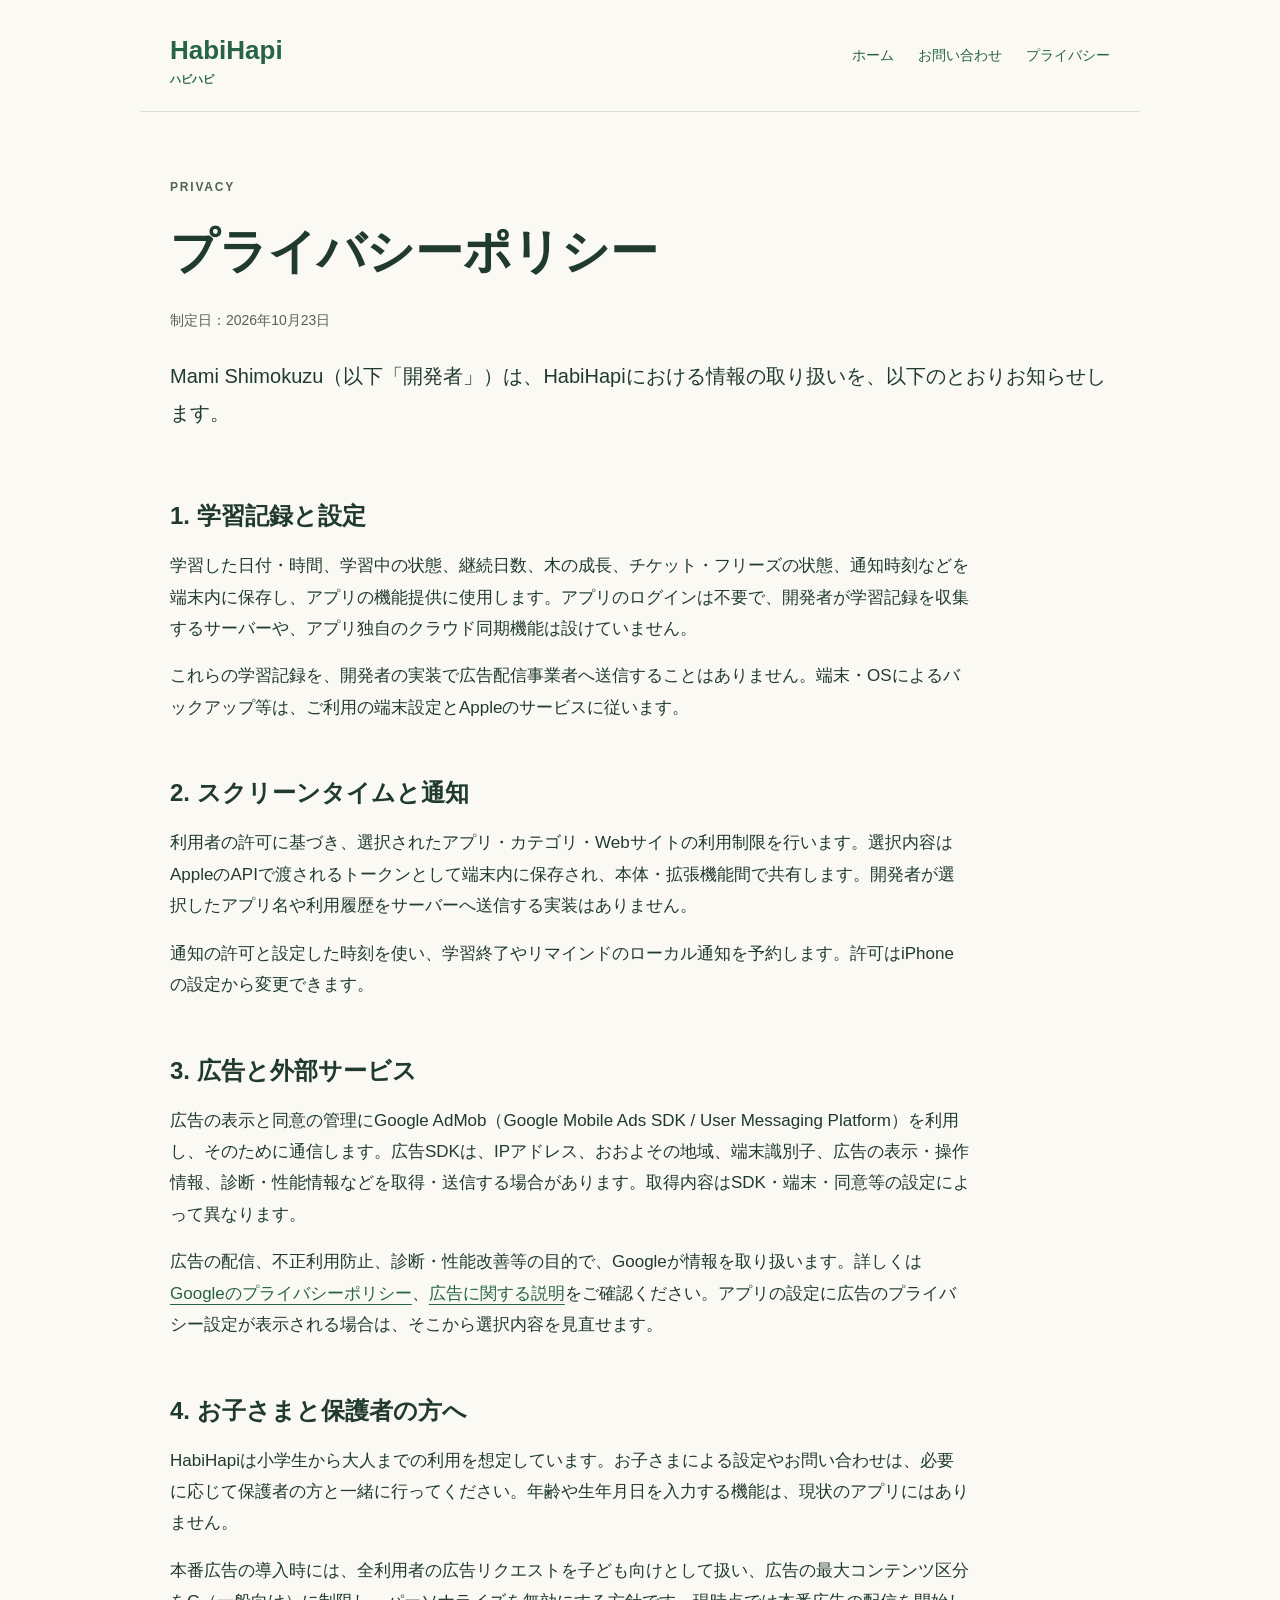
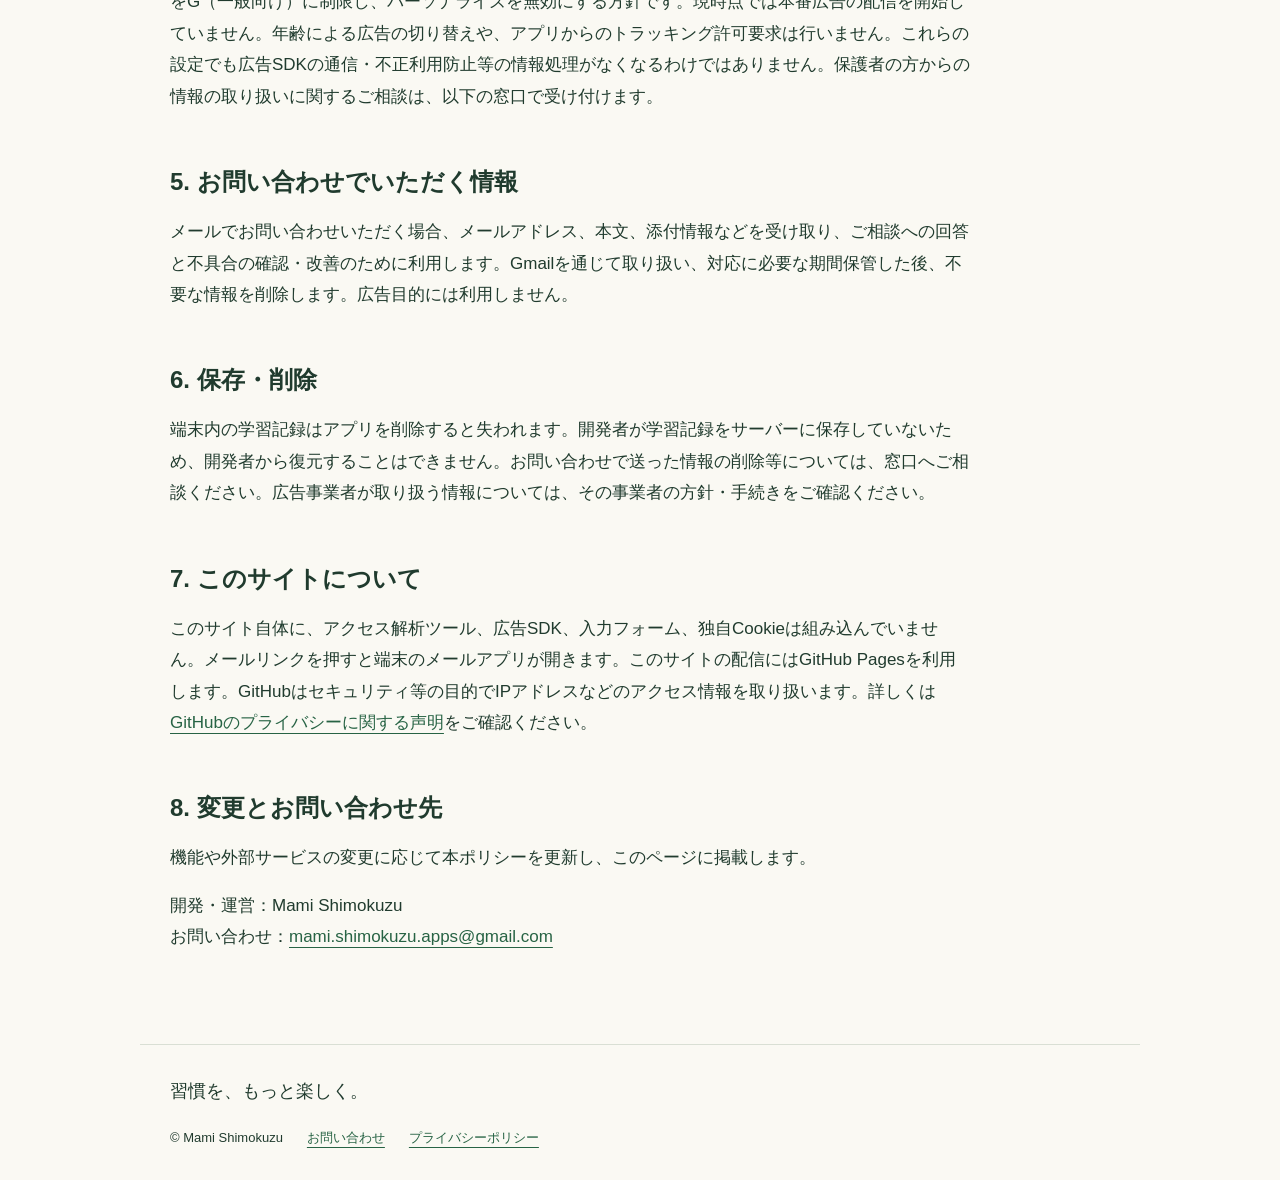
==== privacy.html @ aee86eb6 "Publish HabiHapi privacy and support pages (TASK-100018)" ====
<!doctype html>
<html lang="ja"><head><meta charset="utf-8"><meta name="viewport" content="width=device-width,initial-scale=1"><meta name="description" content="HabiHapiの学習記録、スクリーンタイム、通知、広告、お問い合わせに関する情報の取り扱い。"><meta name="color-scheme" content="light"><meta name="referrer" content="no-referrer"><meta http-equiv="Content-Security-Policy" content="default-src 'none'; style-src 'self'; base-uri 'none'; form-action 'none'; object-src 'none'"><title>プライバシーポリシー | HabiHapi</title><link rel="stylesheet" href="styles.css"></head><body><a class="skip" href="#main">本文へ移動</a><header><a class="brand" href="index.html">HabiHapi<span>ハビハピ</span></a><nav aria-label="メイン"><a href="index.html">ホーム</a><a href="support.html">お問い合わせ</a><a href="privacy.html">プライバシー</a></nav></header><main id="main"><section class="page-head"><p class="eyebrow">PRIVACY</p><h1>プライバシーポリシー</h1><p class="caption">制定日：2026年10月23日</p><p class="lead">Mami Shimokuzu（以下「開発者」）は、HabiHapiにおける情報の取り扱いを、以下のとおりお知らせします。</p></section><article class="policy">
<section><h2>1. 学習記録と設定</h2><p>学習した日付・時間、学習中の状態、継続日数、木の成長、チケット・フリーズの状態、通知時刻などを端末内に保存し、アプリの機能提供に使用します。アプリのログインは不要で、開発者が学習記録を収集するサーバーや、アプリ独自のクラウド同期機能は設けていません。</p><p>これらの学習記録を、開発者の実装で広告配信事業者へ送信することはありません。端末・OSによるバックアップ等は、ご利用の端末設定とAppleのサービスに従います。</p></section>
<section><h2>2. スクリーンタイムと通知</h2><p>利用者の許可に基づき、選択されたアプリ・カテゴリ・Webサイトの利用制限を行います。選択内容はAppleのAPIで渡されるトークンとして端末内に保存され、本体・拡張機能間で共有します。開発者が選択したアプリ名や利用履歴をサーバーへ送信する実装はありません。</p><p>通知の許可と設定した時刻を使い、学習終了やリマインドのローカル通知を予約します。許可はiPhoneの設定から変更できます。</p></section>
<section><h2>3. 広告と外部サービス</h2><p>広告の表示と同意の管理にGoogle AdMob（Google Mobile Ads SDK / User Messaging Platform）を利用し、そのために通信します。広告SDKは、IPアドレス、おおよその地域、端末識別子、広告の表示・操作情報、診断・性能情報などを取得・送信する場合があります。取得内容はSDK・端末・同意等の設定によって異なります。</p><p>広告の配信、不正利用防止、診断・性能改善等の目的で、Googleが情報を取り扱います。詳しくは<a href="https://policies.google.com/privacy?hl=ja">Googleのプライバシーポリシー</a>、<a href="https://policies.google.com/technologies/ads?hl=ja">広告に関する説明</a>をご確認ください。アプリの設定に広告のプライバシー設定が表示される場合は、そこから選択内容を見直せます。</p></section>
<section><h2>4. お子さまと保護者の方へ</h2><p>HabiHapiは小学生から大人までの利用を想定しています。お子さまによる設定やお問い合わせは、必要に応じて保護者の方と一緒に行ってください。年齢や生年月日を入力する機能は、現状のアプリにはありません。</p><p>本番広告の導入時には、全利用者の広告リクエストを子ども向けとして扱い、広告の最大コンテンツ区分をG（一般向け）に制限し、パーソナライズを無効にする方針です。現時点では本番広告の配信を開始していません。年齢による広告の切り替えや、アプリからのトラッキング許可要求は行いません。これらの設定でも広告SDKの通信・不正利用防止等の情報処理がなくなるわけではありません。保護者の方からの情報の取り扱いに関するご相談は、以下の窓口で受け付けます。</p></section>
<section><h2>5. お問い合わせでいただく情報</h2><p>メールでお問い合わせいただく場合、メールアドレス、本文、添付情報などを受け取り、ご相談への回答と不具合の確認・改善のために利用します。Gmailを通じて取り扱い、対応に必要な期間保管した後、不要な情報を削除します。広告目的には利用しません。</p></section>
<section><h2>6. 保存・削除</h2><p>端末内の学習記録はアプリを削除すると失われます。開発者が学習記録をサーバーに保存していないため、開発者から復元することはできません。お問い合わせで送った情報の削除等については、窓口へご相談ください。広告事業者が取り扱う情報については、その事業者の方針・手続きをご確認ください。</p></section>
<section><h2>7. このサイトについて</h2><p>このサイト自体に、アクセス解析ツール、広告SDK、入力フォーム、独自Cookieは組み込んでいません。メールリンクを押すと端末のメールアプリが開きます。このサイトの配信にはGitHub Pagesを利用します。GitHubはセキュリティ等の目的でIPアドレスなどのアクセス情報を取り扱います。詳しくは<a href="https://docs.github.com/en/site-policy/privacy-policies/github-general-privacy-statement">GitHubのプライバシーに関する声明</a>をご確認ください。</p></section>
<section><h2>8. 変更とお問い合わせ先</h2><p>機能や外部サービスの変更に応じて本ポリシーを更新し、このページに掲載します。</p><p>開発・運営：Mami Shimokuzu<br>お問い合わせ：<a class="email" href="mailto:mami.shimokuzu.apps@gmail.com">mami.shimokuzu.apps@gmail.com</a></p></section></article></main><footer><p>習慣を、もっと楽しく。</p><div><span>© Mami Shimokuzu</span><a href="support.html">お問い合わせ</a><a href="privacy.html">プライバシーポリシー</a></div></footer></body></html>
---- styles.css ----
*{box-sizing:border-box}body{margin:0;background:#faf9f3;color:#203b2e;font:17px/1.85 -apple-system,BlinkMacSystemFont,"Hiragino Kaku Gothic ProN",sans-serif}a{color:#276344;text-underline-offset:5px}a:focus-visible,summary:focus-visible{outline:3px solid #926a20;outline-offset:5px}h1,h2,p{margin:0}h1,h2{line-height:1.5}h1{font-size:clamp(32px,5vw,48px)}h2{font-size:25px}p+p{margin-top:16px}.skip{position:absolute;left:16px;top:-100px;background:white;padding:12px;z-index:3}.skip:focus{top:10px}header,main,footer{max-width:1000px;margin:auto}header{display:flex;align-items:center;justify-content:space-between;gap:20px;padding:26px 30px;border-bottom:1px solid #d9dfd4}.brand{text-decoration:none;font-size:26px;font-weight:750;white-space:nowrap}.brand span{font-size:11px;display:block;line-height:1}nav{display:flex;gap:24px;flex-wrap:wrap;font-size:14px}nav a{text-decoration:none}main{padding:0 30px}.page-head{padding:64px 0 40px}.eyebrow{font-size:12px;letter-spacing:.15em;font-weight:700;color:#52664f;margin-bottom:18px}.lead{font-size:20px;margin-top:24px}.caption{color:#586452;font-size:14px;margin-top:20px}.contact-strip{background:#e8eddf;border-radius:16px;display:flex;justify-content:space-between;gap:24px;align-items:center;padding:32px;margin:20px 0 70px}.contact-strip p{font-size:14px;margin-top:8px}.button{display:inline-block;border:1px solid #245c3e;border-radius:30px;text-decoration:none;padding:12px 20px;font-size:15px;font-weight:650}.text-link{display:inline-block;margin-top:20px}footer{padding:30px;border-top:1px solid #d9dfd4;font-size:13px}footer>p{font-size:18px}footer>div{display:flex;gap:24px;flex-wrap:wrap;margin-top:18px}.support-grid{padding:10px 0 64px;display:grid;grid-template-columns:1fr 1fr;gap:40px}.contact-box{background:#edf0e4;border-radius:16px;padding:28px;height:fit-content}.support-grid h2{margin-bottom:20px}.owner{font-size:14px}.email{overflow-wrap:anywhere}.contact-box .email{display:block;margin:16px 0;font-size:18px}details{border-bottom:1px solid #cbd5c2;padding:18px 0}summary{cursor:pointer;font-weight:650}details p{margin-top:16px;font-size:16px}.policy{max-width:800px;margin-bottom:65px}.policy section{padding:26px 0}.policy h2{font-size:24px;margin-bottom:16px}@media(max-width:680px){body{font-size:16px}header{align-items:flex-start;padding:20px;flex-direction:column;gap:22px}nav{gap:20px;font-size:13px}main{padding:0 22px}.page-head{padding-top:40px}.lead{font-size:18px}.support-grid{grid-template-columns:1fr;gap:28px}.contact-box{padding:22px}.contact-strip{align-items:flex-start;flex-direction:column;padding:24px}footer{padding:26px 22px}footer>div{gap:15px}}
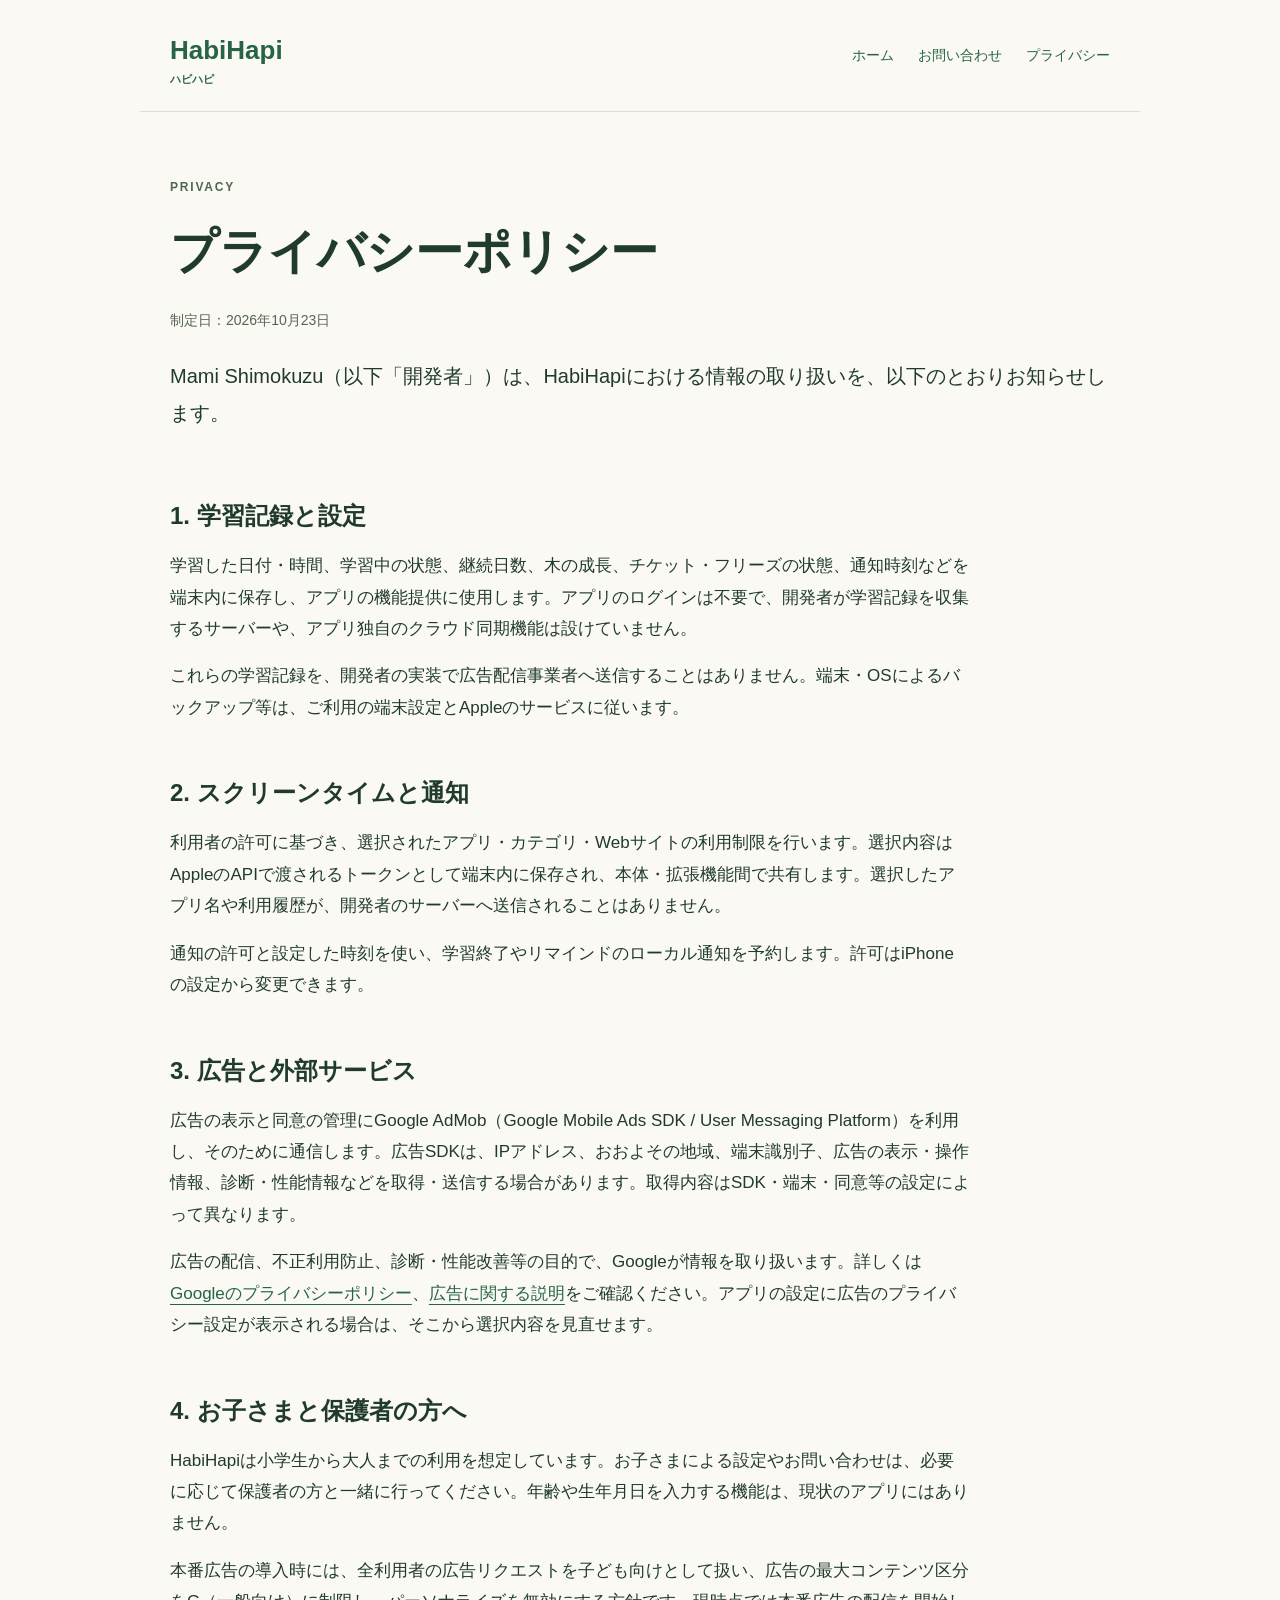
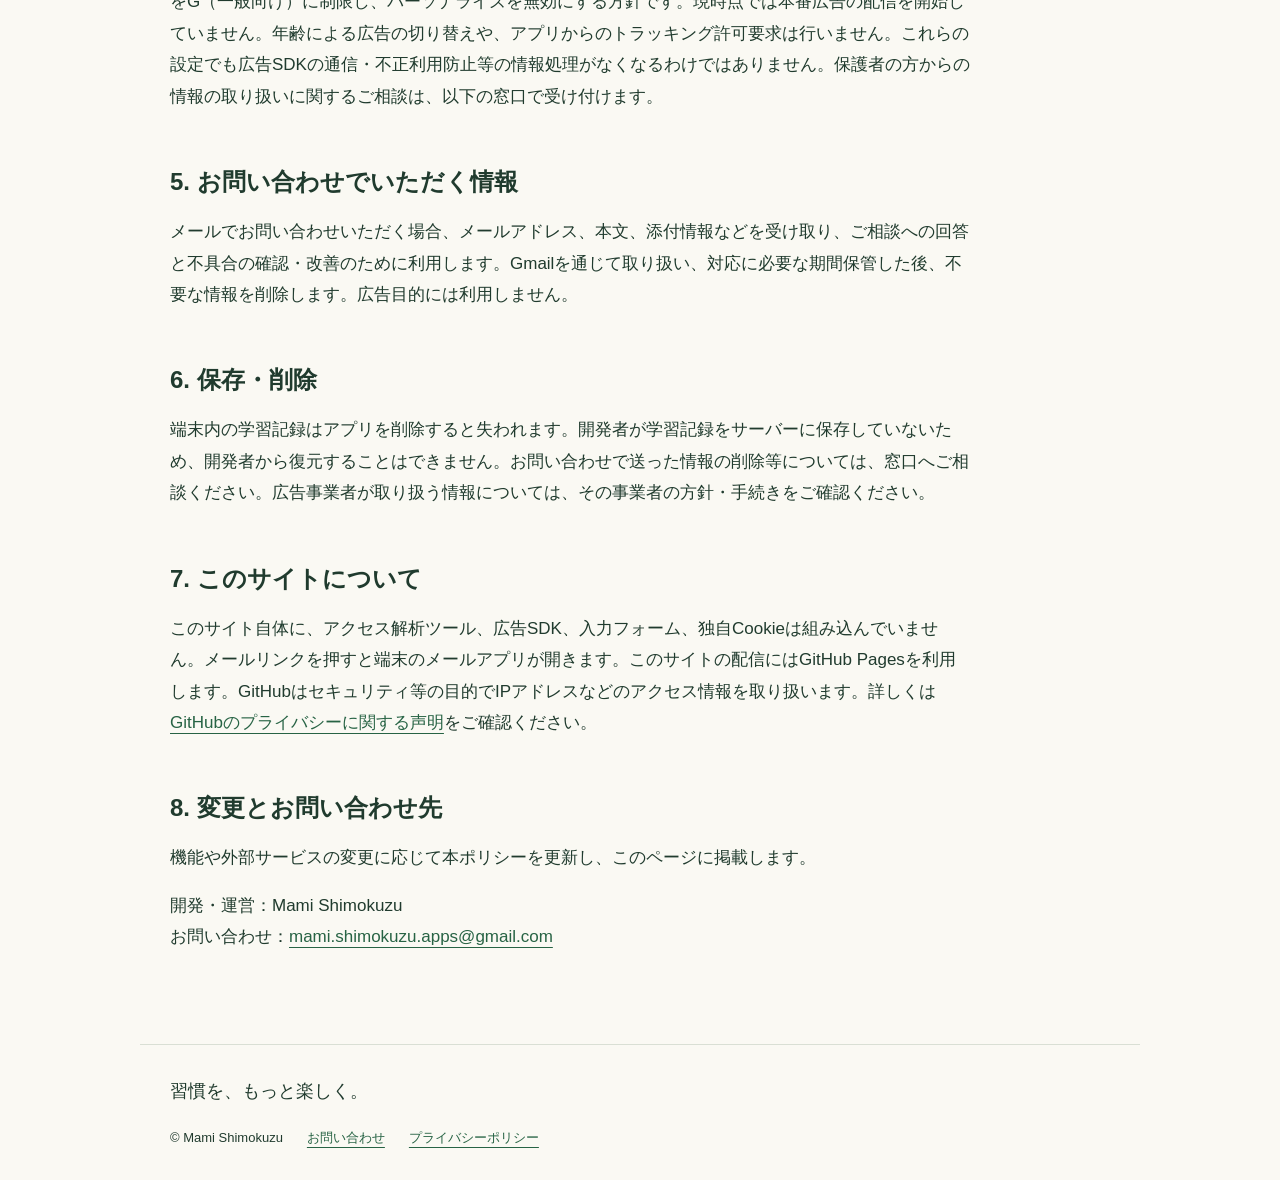
==== commit 5e7a78ad: "Clarify privacy policy subject (TASK-100018)" ====
--- a/privacy.html
+++ b/privacy.html
@@ -1,7 +1,7 @@
 <!doctype html>
 <html lang="ja"><head><meta charset="utf-8"><meta name="viewport" content="width=device-width,initial-scale=1"><meta name="description" content="HabiHapiの学習記録、スクリーンタイム、通知、広告、お問い合わせに関する情報の取り扱い。"><meta name="color-scheme" content="light"><meta name="referrer" content="no-referrer"><meta http-equiv="Content-Security-Policy" content="default-src 'none'; style-src 'self'; base-uri 'none'; form-action 'none'; object-src 'none'"><title>プライバシーポリシー | HabiHapi</title><link rel="stylesheet" href="styles.css"></head><body><a class="skip" href="#main">本文へ移動</a><header><a class="brand" href="index.html">HabiHapi<span>ハビハピ</span></a><nav aria-label="メイン"><a href="index.html">ホーム</a><a href="support.html">お問い合わせ</a><a href="privacy.html">プライバシー</a></nav></header><main id="main"><section class="page-head"><p class="eyebrow">PRIVACY</p><h1>プライバシーポリシー</h1><p class="caption">制定日：2026年10月23日</p><p class="lead">Mami Shimokuzu（以下「開発者」）は、HabiHapiにおける情報の取り扱いを、以下のとおりお知らせします。</p></section><article class="policy">
 <section><h2>1. 学習記録と設定</h2><p>学習した日付・時間、学習中の状態、継続日数、木の成長、チケット・フリーズの状態、通知時刻などを端末内に保存し、アプリの機能提供に使用します。アプリのログインは不要で、開発者が学習記録を収集するサーバーや、アプリ独自のクラウド同期機能は設けていません。</p><p>これらの学習記録を、開発者の実装で広告配信事業者へ送信することはありません。端末・OSによるバックアップ等は、ご利用の端末設定とAppleのサービスに従います。</p></section>
-<section><h2>2. スクリーンタイムと通知</h2><p>利用者の許可に基づき、選択されたアプリ・カテゴリ・Webサイトの利用制限を行います。選択内容はAppleのAPIで渡されるトークンとして端末内に保存され、本体・拡張機能間で共有します。開発者が選択したアプリ名や利用履歴をサーバーへ送信する実装はありません。</p><p>通知の許可と設定した時刻を使い、学習終了やリマインドのローカル通知を予約します。許可はiPhoneの設定から変更できます。</p></section>
+<section><h2>2. スクリーンタイムと通知</h2><p>利用者の許可に基づき、選択されたアプリ・カテゴリ・Webサイトの利用制限を行います。選択内容はAppleのAPIで渡されるトークンとして端末内に保存され、本体・拡張機能間で共有します。選択したアプリ名や利用履歴が、開発者のサーバーへ送信されることはありません。</p><p>通知の許可と設定した時刻を使い、学習終了やリマインドのローカル通知を予約します。許可はiPhoneの設定から変更できます。</p></section>
 <section><h2>3. 広告と外部サービス</h2><p>広告の表示と同意の管理にGoogle AdMob（Google Mobile Ads SDK / User Messaging Platform）を利用し、そのために通信します。広告SDKは、IPアドレス、おおよその地域、端末識別子、広告の表示・操作情報、診断・性能情報などを取得・送信する場合があります。取得内容はSDK・端末・同意等の設定によって異なります。</p><p>広告の配信、不正利用防止、診断・性能改善等の目的で、Googleが情報を取り扱います。詳しくは<a href="https://policies.google.com/privacy?hl=ja">Googleのプライバシーポリシー</a>、<a href="https://policies.google.com/technologies/ads?hl=ja">広告に関する説明</a>をご確認ください。アプリの設定に広告のプライバシー設定が表示される場合は、そこから選択内容を見直せます。</p></section>
 <section><h2>4. お子さまと保護者の方へ</h2><p>HabiHapiは小学生から大人までの利用を想定しています。お子さまによる設定やお問い合わせは、必要に応じて保護者の方と一緒に行ってください。年齢や生年月日を入力する機能は、現状のアプリにはありません。</p><p>本番広告の導入時には、全利用者の広告リクエストを子ども向けとして扱い、広告の最大コンテンツ区分をG（一般向け）に制限し、パーソナライズを無効にする方針です。現時点では本番広告の配信を開始していません。年齢による広告の切り替えや、アプリからのトラッキング許可要求は行いません。これらの設定でも広告SDKの通信・不正利用防止等の情報処理がなくなるわけではありません。保護者の方からの情報の取り扱いに関するご相談は、以下の窓口で受け付けます。</p></section>
 <section><h2>5. お問い合わせでいただく情報</h2><p>メールでお問い合わせいただく場合、メールアドレス、本文、添付情報などを受け取り、ご相談への回答と不具合の確認・改善のために利用します。Gmailを通じて取り扱い、対応に必要な期間保管した後、不要な情報を削除します。広告目的には利用しません。</p></section>
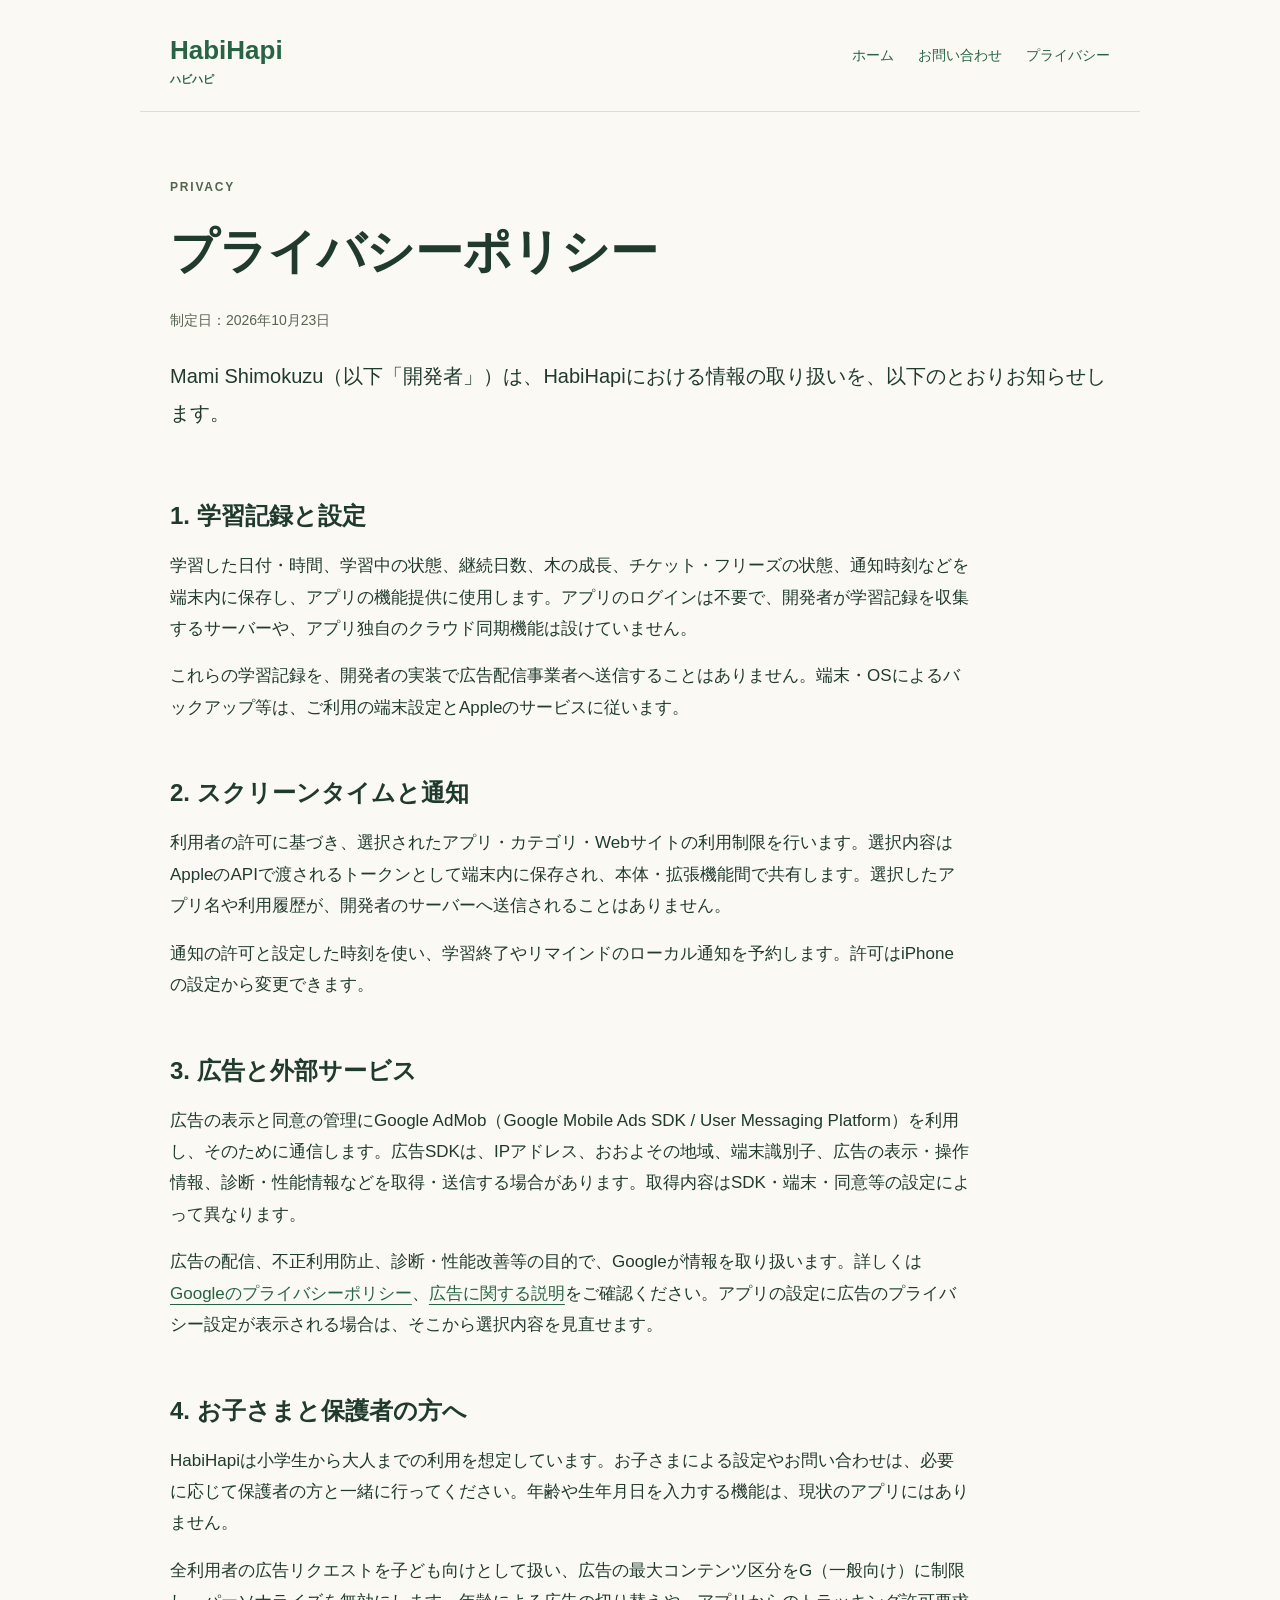
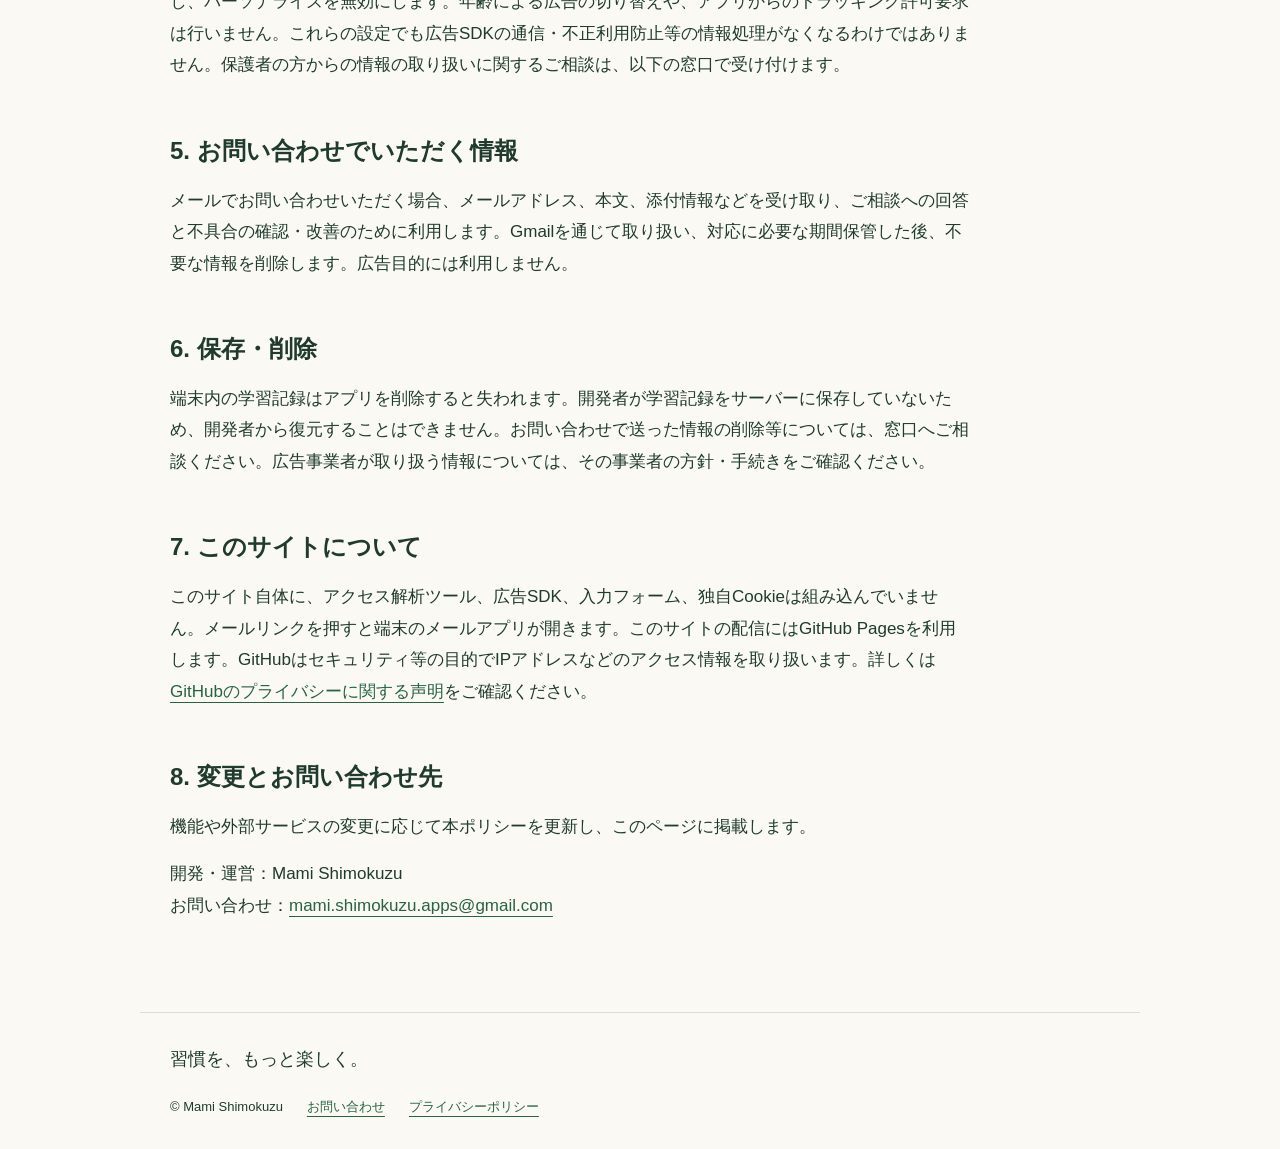
==== commit 7cb1fd9c: "Keep advertising privacy policy release-independent (TASK-100018)" ====
--- a/privacy.html
+++ b/privacy.html
@@ -3,7 +3,7 @@
 <section><h2>1. 学習記録と設定</h2><p>学習した日付・時間、学習中の状態、継続日数、木の成長、チケット・フリーズの状態、通知時刻などを端末内に保存し、アプリの機能提供に使用します。アプリのログインは不要で、開発者が学習記録を収集するサーバーや、アプリ独自のクラウド同期機能は設けていません。</p><p>これらの学習記録を、開発者の実装で広告配信事業者へ送信することはありません。端末・OSによるバックアップ等は、ご利用の端末設定とAppleのサービスに従います。</p></section>
 <section><h2>2. スクリーンタイムと通知</h2><p>利用者の許可に基づき、選択されたアプリ・カテゴリ・Webサイトの利用制限を行います。選択内容はAppleのAPIで渡されるトークンとして端末内に保存され、本体・拡張機能間で共有します。選択したアプリ名や利用履歴が、開発者のサーバーへ送信されることはありません。</p><p>通知の許可と設定した時刻を使い、学習終了やリマインドのローカル通知を予約します。許可はiPhoneの設定から変更できます。</p></section>
 <section><h2>3. 広告と外部サービス</h2><p>広告の表示と同意の管理にGoogle AdMob（Google Mobile Ads SDK / User Messaging Platform）を利用し、そのために通信します。広告SDKは、IPアドレス、おおよその地域、端末識別子、広告の表示・操作情報、診断・性能情報などを取得・送信する場合があります。取得内容はSDK・端末・同意等の設定によって異なります。</p><p>広告の配信、不正利用防止、診断・性能改善等の目的で、Googleが情報を取り扱います。詳しくは<a href="https://policies.google.com/privacy?hl=ja">Googleのプライバシーポリシー</a>、<a href="https://policies.google.com/technologies/ads?hl=ja">広告に関する説明</a>をご確認ください。アプリの設定に広告のプライバシー設定が表示される場合は、そこから選択内容を見直せます。</p></section>
-<section><h2>4. お子さまと保護者の方へ</h2><p>HabiHapiは小学生から大人までの利用を想定しています。お子さまによる設定やお問い合わせは、必要に応じて保護者の方と一緒に行ってください。年齢や生年月日を入力する機能は、現状のアプリにはありません。</p><p>本番広告の導入時には、全利用者の広告リクエストを子ども向けとして扱い、広告の最大コンテンツ区分をG（一般向け）に制限し、パーソナライズを無効にする方針です。現時点では本番広告の配信を開始していません。年齢による広告の切り替えや、アプリからのトラッキング許可要求は行いません。これらの設定でも広告SDKの通信・不正利用防止等の情報処理がなくなるわけではありません。保護者の方からの情報の取り扱いに関するご相談は、以下の窓口で受け付けます。</p></section>
+<section><h2>4. お子さまと保護者の方へ</h2><p>HabiHapiは小学生から大人までの利用を想定しています。お子さまによる設定やお問い合わせは、必要に応じて保護者の方と一緒に行ってください。年齢や生年月日を入力する機能は、現状のアプリにはありません。</p><p>全利用者の広告リクエストを子ども向けとして扱い、広告の最大コンテンツ区分をG（一般向け）に制限し、パーソナライズを無効にします。年齢による広告の切り替えや、アプリからのトラッキング許可要求は行いません。これらの設定でも広告SDKの通信・不正利用防止等の情報処理がなくなるわけではありません。保護者の方からの情報の取り扱いに関するご相談は、以下の窓口で受け付けます。</p></section>
 <section><h2>5. お問い合わせでいただく情報</h2><p>メールでお問い合わせいただく場合、メールアドレス、本文、添付情報などを受け取り、ご相談への回答と不具合の確認・改善のために利用します。Gmailを通じて取り扱い、対応に必要な期間保管した後、不要な情報を削除します。広告目的には利用しません。</p></section>
 <section><h2>6. 保存・削除</h2><p>端末内の学習記録はアプリを削除すると失われます。開発者が学習記録をサーバーに保存していないため、開発者から復元することはできません。お問い合わせで送った情報の削除等については、窓口へご相談ください。広告事業者が取り扱う情報については、その事業者の方針・手続きをご確認ください。</p></section>
 <section><h2>7. このサイトについて</h2><p>このサイト自体に、アクセス解析ツール、広告SDK、入力フォーム、独自Cookieは組み込んでいません。メールリンクを押すと端末のメールアプリが開きます。このサイトの配信にはGitHub Pagesを利用します。GitHubはセキュリティ等の目的でIPアドレスなどのアクセス情報を取り扱います。詳しくは<a href="https://docs.github.com/en/site-policy/privacy-policies/github-general-privacy-statement">GitHubのプライバシーに関する声明</a>をご確認ください。</p></section>
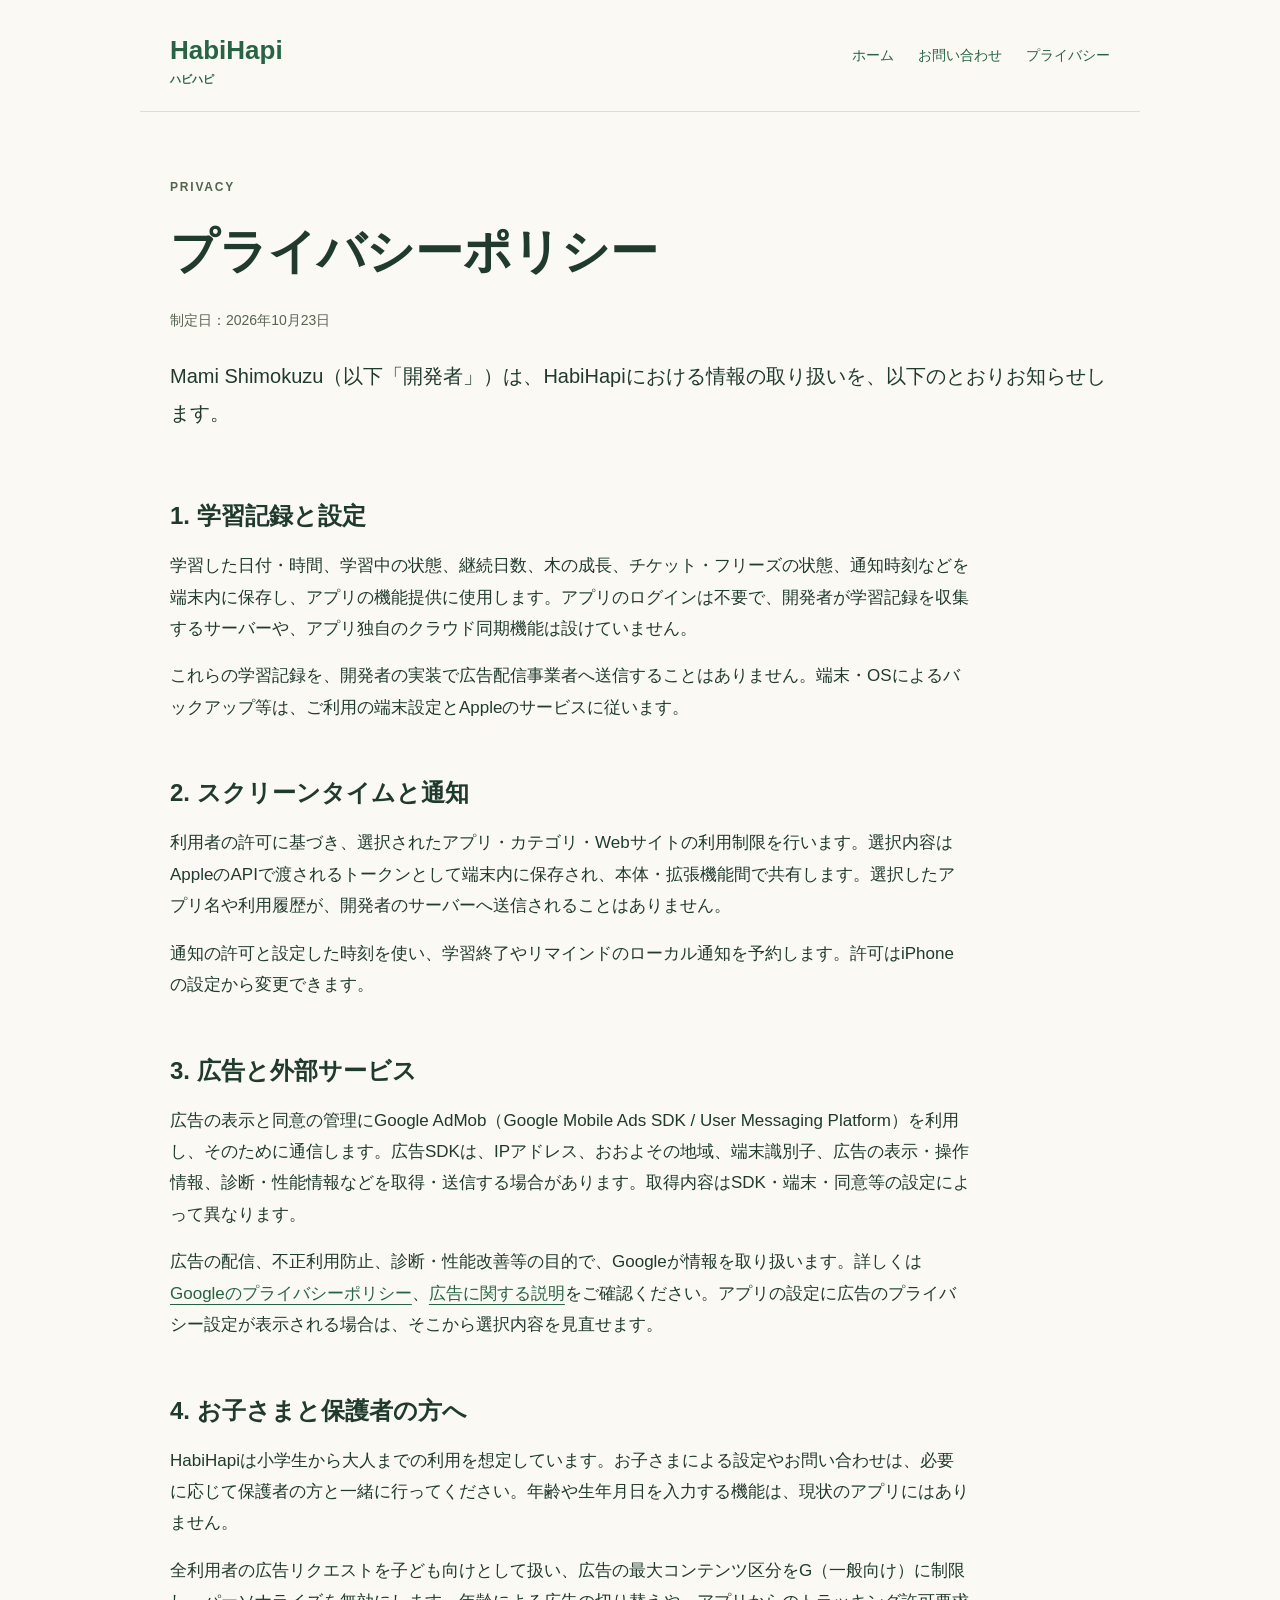
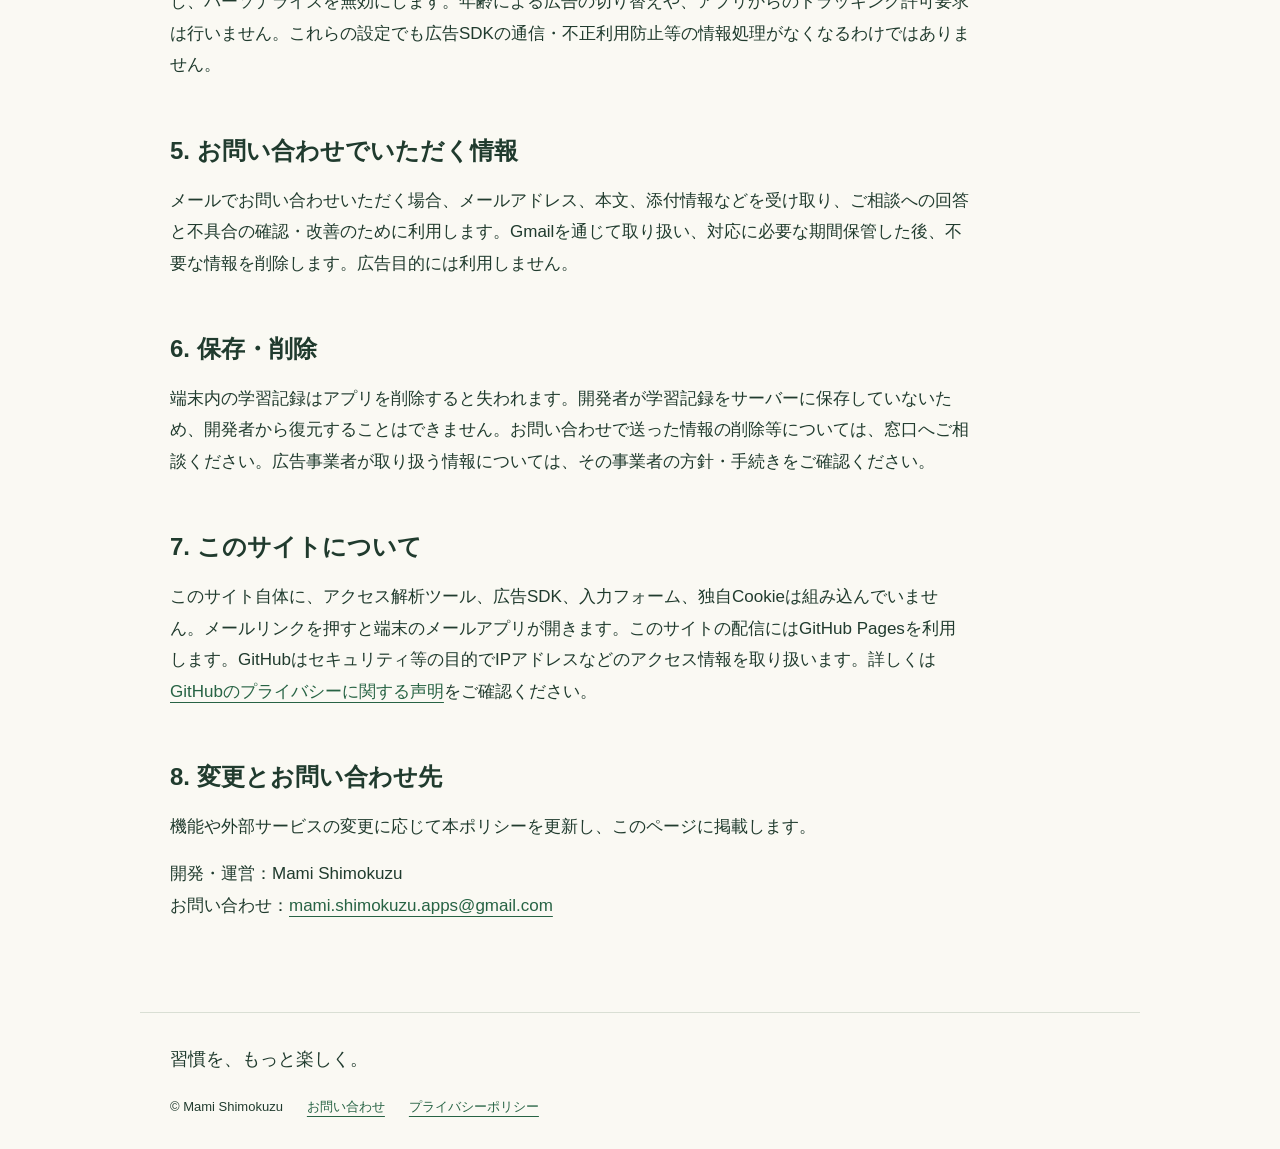
==== commit 5f1ca44f: "Remove redundant guardian contact sentence (TASK-100018)" ====
--- a/privacy.html
+++ b/privacy.html
@@ -3,7 +3,7 @@
 <section><h2>1. 学習記録と設定</h2><p>学習した日付・時間、学習中の状態、継続日数、木の成長、チケット・フリーズの状態、通知時刻などを端末内に保存し、アプリの機能提供に使用します。アプリのログインは不要で、開発者が学習記録を収集するサーバーや、アプリ独自のクラウド同期機能は設けていません。</p><p>これらの学習記録を、開発者の実装で広告配信事業者へ送信することはありません。端末・OSによるバックアップ等は、ご利用の端末設定とAppleのサービスに従います。</p></section>
 <section><h2>2. スクリーンタイムと通知</h2><p>利用者の許可に基づき、選択されたアプリ・カテゴリ・Webサイトの利用制限を行います。選択内容はAppleのAPIで渡されるトークンとして端末内に保存され、本体・拡張機能間で共有します。選択したアプリ名や利用履歴が、開発者のサーバーへ送信されることはありません。</p><p>通知の許可と設定した時刻を使い、学習終了やリマインドのローカル通知を予約します。許可はiPhoneの設定から変更できます。</p></section>
 <section><h2>3. 広告と外部サービス</h2><p>広告の表示と同意の管理にGoogle AdMob（Google Mobile Ads SDK / User Messaging Platform）を利用し、そのために通信します。広告SDKは、IPアドレス、おおよその地域、端末識別子、広告の表示・操作情報、診断・性能情報などを取得・送信する場合があります。取得内容はSDK・端末・同意等の設定によって異なります。</p><p>広告の配信、不正利用防止、診断・性能改善等の目的で、Googleが情報を取り扱います。詳しくは<a href="https://policies.google.com/privacy?hl=ja">Googleのプライバシーポリシー</a>、<a href="https://policies.google.com/technologies/ads?hl=ja">広告に関する説明</a>をご確認ください。アプリの設定に広告のプライバシー設定が表示される場合は、そこから選択内容を見直せます。</p></section>
-<section><h2>4. お子さまと保護者の方へ</h2><p>HabiHapiは小学生から大人までの利用を想定しています。お子さまによる設定やお問い合わせは、必要に応じて保護者の方と一緒に行ってください。年齢や生年月日を入力する機能は、現状のアプリにはありません。</p><p>全利用者の広告リクエストを子ども向けとして扱い、広告の最大コンテンツ区分をG（一般向け）に制限し、パーソナライズを無効にします。年齢による広告の切り替えや、アプリからのトラッキング許可要求は行いません。これらの設定でも広告SDKの通信・不正利用防止等の情報処理がなくなるわけではありません。保護者の方からの情報の取り扱いに関するご相談は、以下の窓口で受け付けます。</p></section>
+<section><h2>4. お子さまと保護者の方へ</h2><p>HabiHapiは小学生から大人までの利用を想定しています。お子さまによる設定やお問い合わせは、必要に応じて保護者の方と一緒に行ってください。年齢や生年月日を入力する機能は、現状のアプリにはありません。</p><p>全利用者の広告リクエストを子ども向けとして扱い、広告の最大コンテンツ区分をG（一般向け）に制限し、パーソナライズを無効にします。年齢による広告の切り替えや、アプリからのトラッキング許可要求は行いません。これらの設定でも広告SDKの通信・不正利用防止等の情報処理がなくなるわけではありません。</p></section>
 <section><h2>5. お問い合わせでいただく情報</h2><p>メールでお問い合わせいただく場合、メールアドレス、本文、添付情報などを受け取り、ご相談への回答と不具合の確認・改善のために利用します。Gmailを通じて取り扱い、対応に必要な期間保管した後、不要な情報を削除します。広告目的には利用しません。</p></section>
 <section><h2>6. 保存・削除</h2><p>端末内の学習記録はアプリを削除すると失われます。開発者が学習記録をサーバーに保存していないため、開発者から復元することはできません。お問い合わせで送った情報の削除等については、窓口へご相談ください。広告事業者が取り扱う情報については、その事業者の方針・手続きをご確認ください。</p></section>
 <section><h2>7. このサイトについて</h2><p>このサイト自体に、アクセス解析ツール、広告SDK、入力フォーム、独自Cookieは組み込んでいません。メールリンクを押すと端末のメールアプリが開きます。このサイトの配信にはGitHub Pagesを利用します。GitHubはセキュリティ等の目的でIPアドレスなどのアクセス情報を取り扱います。詳しくは<a href="https://docs.github.com/en/site-policy/privacy-policies/github-general-privacy-statement">GitHubのプライバシーに関する声明</a>をご確認ください。</p></section>
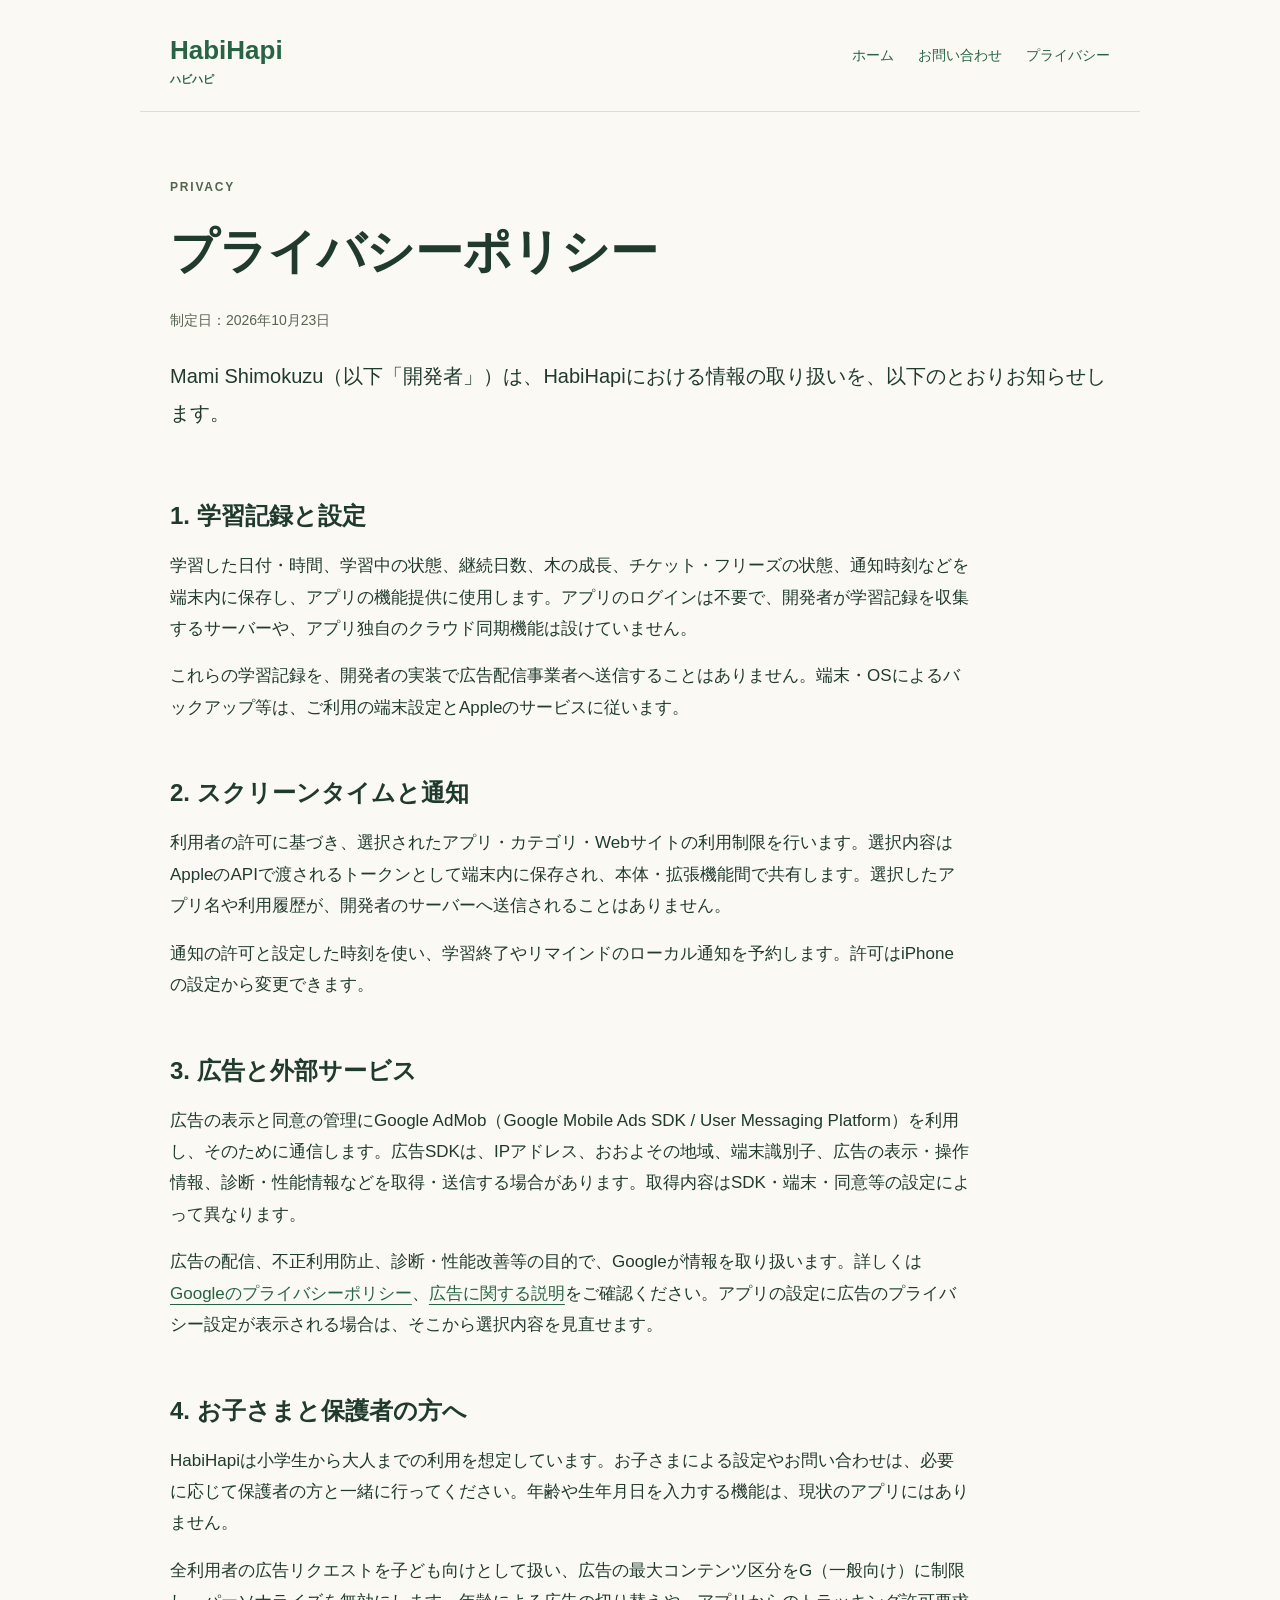
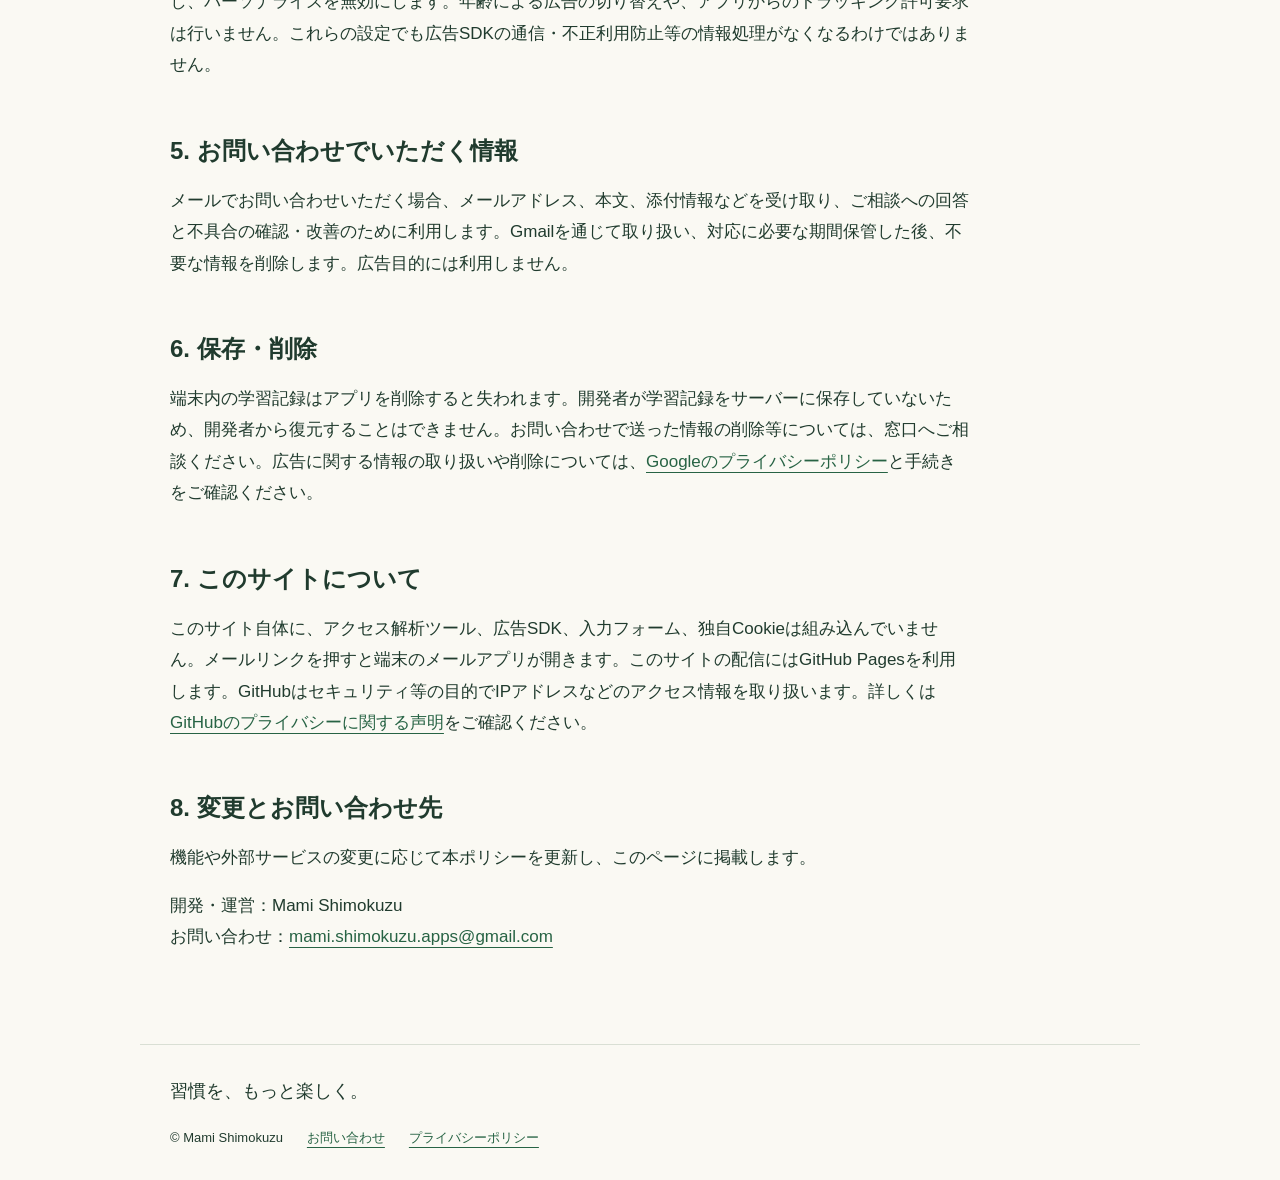
==== commit a3056c42: "Name Google in privacy information guidance (TASK-100018)" ====
--- a/privacy.html
+++ b/privacy.html
@@ -5,6 +5,6 @@
 <section><h2>3. 広告と外部サービス</h2><p>広告の表示と同意の管理にGoogle AdMob（Google Mobile Ads SDK / User Messaging Platform）を利用し、そのために通信します。広告SDKは、IPアドレス、おおよその地域、端末識別子、広告の表示・操作情報、診断・性能情報などを取得・送信する場合があります。取得内容はSDK・端末・同意等の設定によって異なります。</p><p>広告の配信、不正利用防止、診断・性能改善等の目的で、Googleが情報を取り扱います。詳しくは<a href="https://policies.google.com/privacy?hl=ja">Googleのプライバシーポリシー</a>、<a href="https://policies.google.com/technologies/ads?hl=ja">広告に関する説明</a>をご確認ください。アプリの設定に広告のプライバシー設定が表示される場合は、そこから選択内容を見直せます。</p></section>
 <section><h2>4. お子さまと保護者の方へ</h2><p>HabiHapiは小学生から大人までの利用を想定しています。お子さまによる設定やお問い合わせは、必要に応じて保護者の方と一緒に行ってください。年齢や生年月日を入力する機能は、現状のアプリにはありません。</p><p>全利用者の広告リクエストを子ども向けとして扱い、広告の最大コンテンツ区分をG（一般向け）に制限し、パーソナライズを無効にします。年齢による広告の切り替えや、アプリからのトラッキング許可要求は行いません。これらの設定でも広告SDKの通信・不正利用防止等の情報処理がなくなるわけではありません。</p></section>
 <section><h2>5. お問い合わせでいただく情報</h2><p>メールでお問い合わせいただく場合、メールアドレス、本文、添付情報などを受け取り、ご相談への回答と不具合の確認・改善のために利用します。Gmailを通じて取り扱い、対応に必要な期間保管した後、不要な情報を削除します。広告目的には利用しません。</p></section>
-<section><h2>6. 保存・削除</h2><p>端末内の学習記録はアプリを削除すると失われます。開発者が学習記録をサーバーに保存していないため、開発者から復元することはできません。お問い合わせで送った情報の削除等については、窓口へご相談ください。広告事業者が取り扱う情報については、その事業者の方針・手続きをご確認ください。</p></section>
+<section><h2>6. 保存・削除</h2><p>端末内の学習記録はアプリを削除すると失われます。開発者が学習記録をサーバーに保存していないため、開発者から復元することはできません。お問い合わせで送った情報の削除等については、窓口へご相談ください。広告に関する情報の取り扱いや削除については、<a href="https://policies.google.com/privacy?hl=ja">Googleのプライバシーポリシー</a>と手続きをご確認ください。</p></section>
 <section><h2>7. このサイトについて</h2><p>このサイト自体に、アクセス解析ツール、広告SDK、入力フォーム、独自Cookieは組み込んでいません。メールリンクを押すと端末のメールアプリが開きます。このサイトの配信にはGitHub Pagesを利用します。GitHubはセキュリティ等の目的でIPアドレスなどのアクセス情報を取り扱います。詳しくは<a href="https://docs.github.com/en/site-policy/privacy-policies/github-general-privacy-statement">GitHubのプライバシーに関する声明</a>をご確認ください。</p></section>
 <section><h2>8. 変更とお問い合わせ先</h2><p>機能や外部サービスの変更に応じて本ポリシーを更新し、このページに掲載します。</p><p>開発・運営：Mami Shimokuzu<br>お問い合わせ：<a class="email" href="mailto:mami.shimokuzu.apps@gmail.com">mami.shimokuzu.apps@gmail.com</a></p></section></article></main><footer><p>習慣を、もっと楽しく。</p><div><span>© Mami Shimokuzu</span><a href="support.html">お問い合わせ</a><a href="privacy.html">プライバシーポリシー</a></div></footer></body></html>
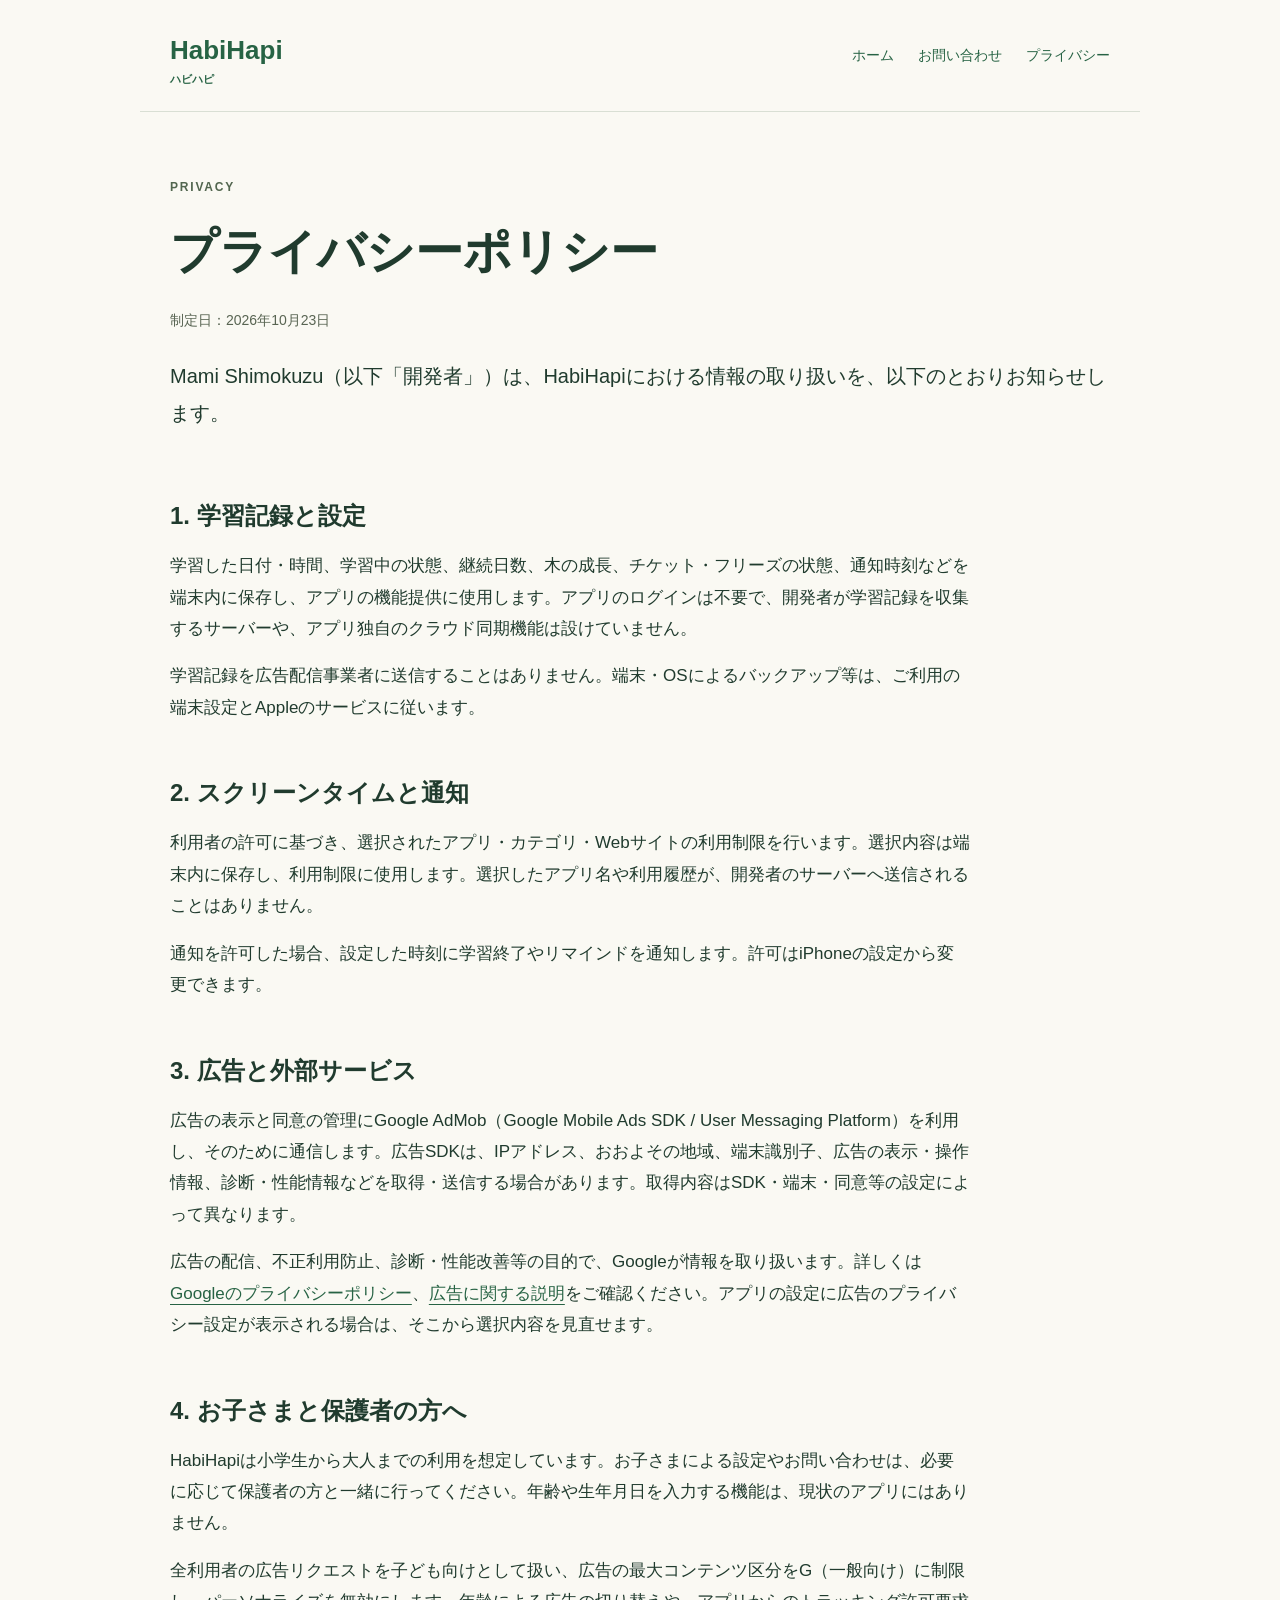
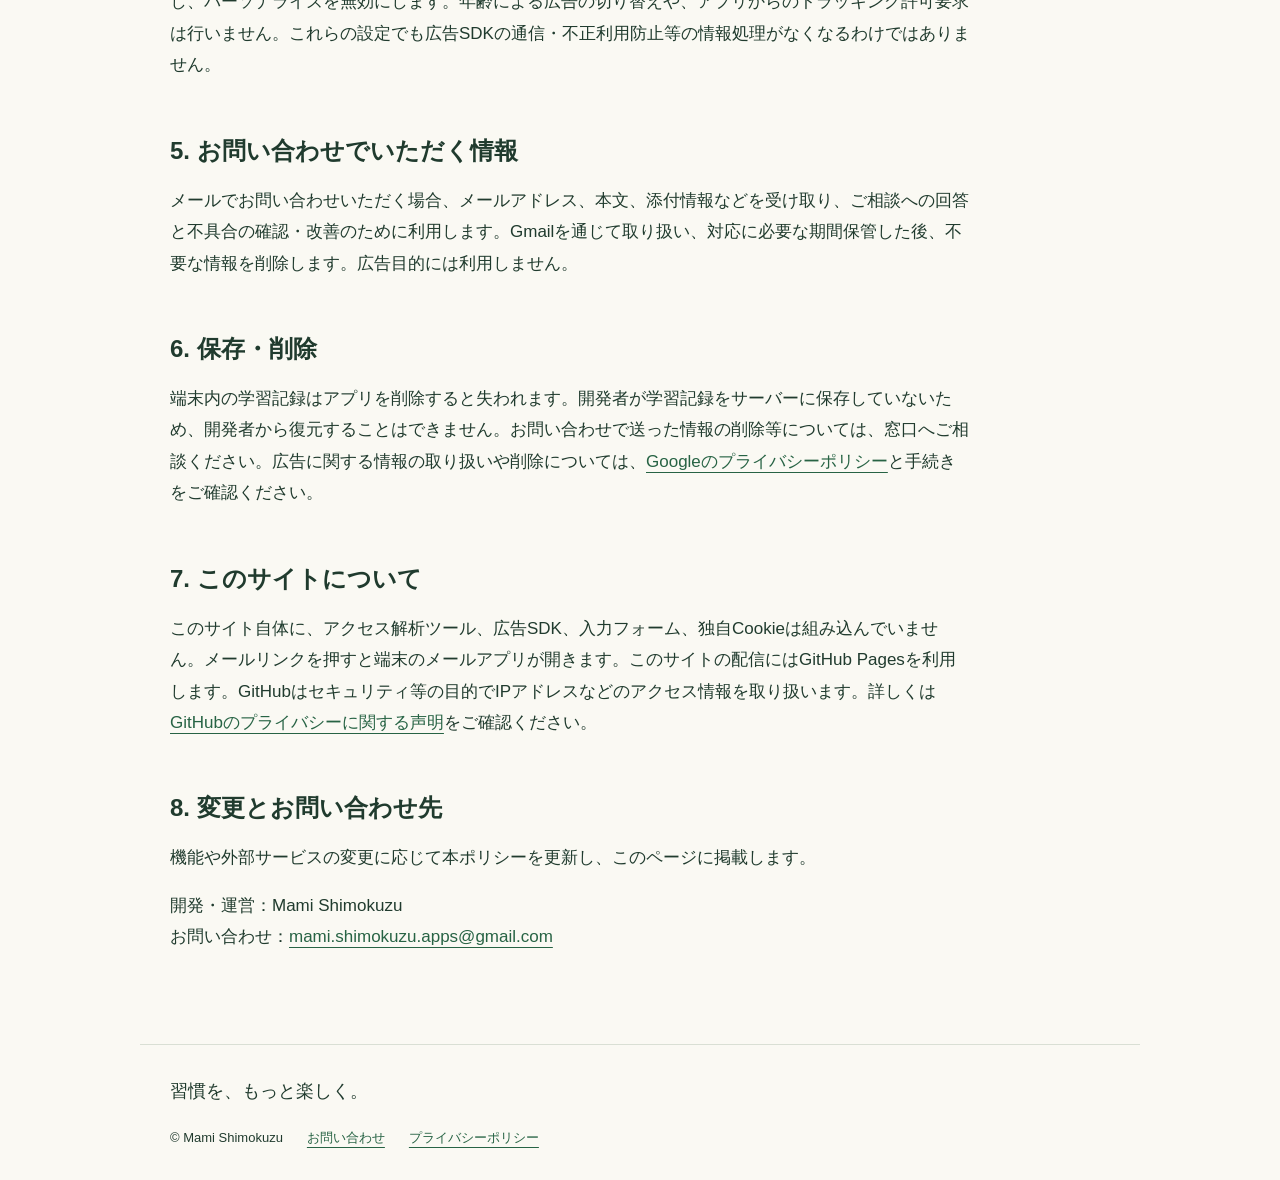
==== commit 2a3cb657: "Simplify public privacy and support wording (TASK-100018)" ====
--- a/privacy.html
+++ b/privacy.html
@@ -1,7 +1,7 @@
 <!doctype html>
 <html lang="ja"><head><meta charset="utf-8"><meta name="viewport" content="width=device-width,initial-scale=1"><meta name="description" content="HabiHapiの学習記録、スクリーンタイム、通知、広告、お問い合わせに関する情報の取り扱い。"><meta name="color-scheme" content="light"><meta name="referrer" content="no-referrer"><meta http-equiv="Content-Security-Policy" content="default-src 'none'; style-src 'self'; base-uri 'none'; form-action 'none'; object-src 'none'"><title>プライバシーポリシー | HabiHapi</title><link rel="stylesheet" href="styles.css"></head><body><a class="skip" href="#main">本文へ移動</a><header><a class="brand" href="index.html">HabiHapi<span>ハビハピ</span></a><nav aria-label="メイン"><a href="index.html">ホーム</a><a href="support.html">お問い合わせ</a><a href="privacy.html">プライバシー</a></nav></header><main id="main"><section class="page-head"><p class="eyebrow">PRIVACY</p><h1>プライバシーポリシー</h1><p class="caption">制定日：2026年10月23日</p><p class="lead">Mami Shimokuzu（以下「開発者」）は、HabiHapiにおける情報の取り扱いを、以下のとおりお知らせします。</p></section><article class="policy">
-<section><h2>1. 学習記録と設定</h2><p>学習した日付・時間、学習中の状態、継続日数、木の成長、チケット・フリーズの状態、通知時刻などを端末内に保存し、アプリの機能提供に使用します。アプリのログインは不要で、開発者が学習記録を収集するサーバーや、アプリ独自のクラウド同期機能は設けていません。</p><p>これらの学習記録を、開発者の実装で広告配信事業者へ送信することはありません。端末・OSによるバックアップ等は、ご利用の端末設定とAppleのサービスに従います。</p></section>
-<section><h2>2. スクリーンタイムと通知</h2><p>利用者の許可に基づき、選択されたアプリ・カテゴリ・Webサイトの利用制限を行います。選択内容はAppleのAPIで渡されるトークンとして端末内に保存され、本体・拡張機能間で共有します。選択したアプリ名や利用履歴が、開発者のサーバーへ送信されることはありません。</p><p>通知の許可と設定した時刻を使い、学習終了やリマインドのローカル通知を予約します。許可はiPhoneの設定から変更できます。</p></section>
+<section><h2>1. 学習記録と設定</h2><p>学習した日付・時間、学習中の状態、継続日数、木の成長、チケット・フリーズの状態、通知時刻などを端末内に保存し、アプリの機能提供に使用します。アプリのログインは不要で、開発者が学習記録を収集するサーバーや、アプリ独自のクラウド同期機能は設けていません。</p><p>学習記録を広告配信事業者に送信することはありません。端末・OSによるバックアップ等は、ご利用の端末設定とAppleのサービスに従います。</p></section>
+<section><h2>2. スクリーンタイムと通知</h2><p>利用者の許可に基づき、選択されたアプリ・カテゴリ・Webサイトの利用制限を行います。選択内容は端末内に保存し、利用制限に使用します。選択したアプリ名や利用履歴が、開発者のサーバーへ送信されることはありません。</p><p>通知を許可した場合、設定した時刻に学習終了やリマインドを通知します。許可はiPhoneの設定から変更できます。</p></section>
 <section><h2>3. 広告と外部サービス</h2><p>広告の表示と同意の管理にGoogle AdMob（Google Mobile Ads SDK / User Messaging Platform）を利用し、そのために通信します。広告SDKは、IPアドレス、おおよその地域、端末識別子、広告の表示・操作情報、診断・性能情報などを取得・送信する場合があります。取得内容はSDK・端末・同意等の設定によって異なります。</p><p>広告の配信、不正利用防止、診断・性能改善等の目的で、Googleが情報を取り扱います。詳しくは<a href="https://policies.google.com/privacy?hl=ja">Googleのプライバシーポリシー</a>、<a href="https://policies.google.com/technologies/ads?hl=ja">広告に関する説明</a>をご確認ください。アプリの設定に広告のプライバシー設定が表示される場合は、そこから選択内容を見直せます。</p></section>
 <section><h2>4. お子さまと保護者の方へ</h2><p>HabiHapiは小学生から大人までの利用を想定しています。お子さまによる設定やお問い合わせは、必要に応じて保護者の方と一緒に行ってください。年齢や生年月日を入力する機能は、現状のアプリにはありません。</p><p>全利用者の広告リクエストを子ども向けとして扱い、広告の最大コンテンツ区分をG（一般向け）に制限し、パーソナライズを無効にします。年齢による広告の切り替えや、アプリからのトラッキング許可要求は行いません。これらの設定でも広告SDKの通信・不正利用防止等の情報処理がなくなるわけではありません。</p></section>
 <section><h2>5. お問い合わせでいただく情報</h2><p>メールでお問い合わせいただく場合、メールアドレス、本文、添付情報などを受け取り、ご相談への回答と不具合の確認・改善のために利用します。Gmailを通じて取り扱い、対応に必要な期間保管した後、不要な情報を削除します。広告目的には利用しません。</p></section>
